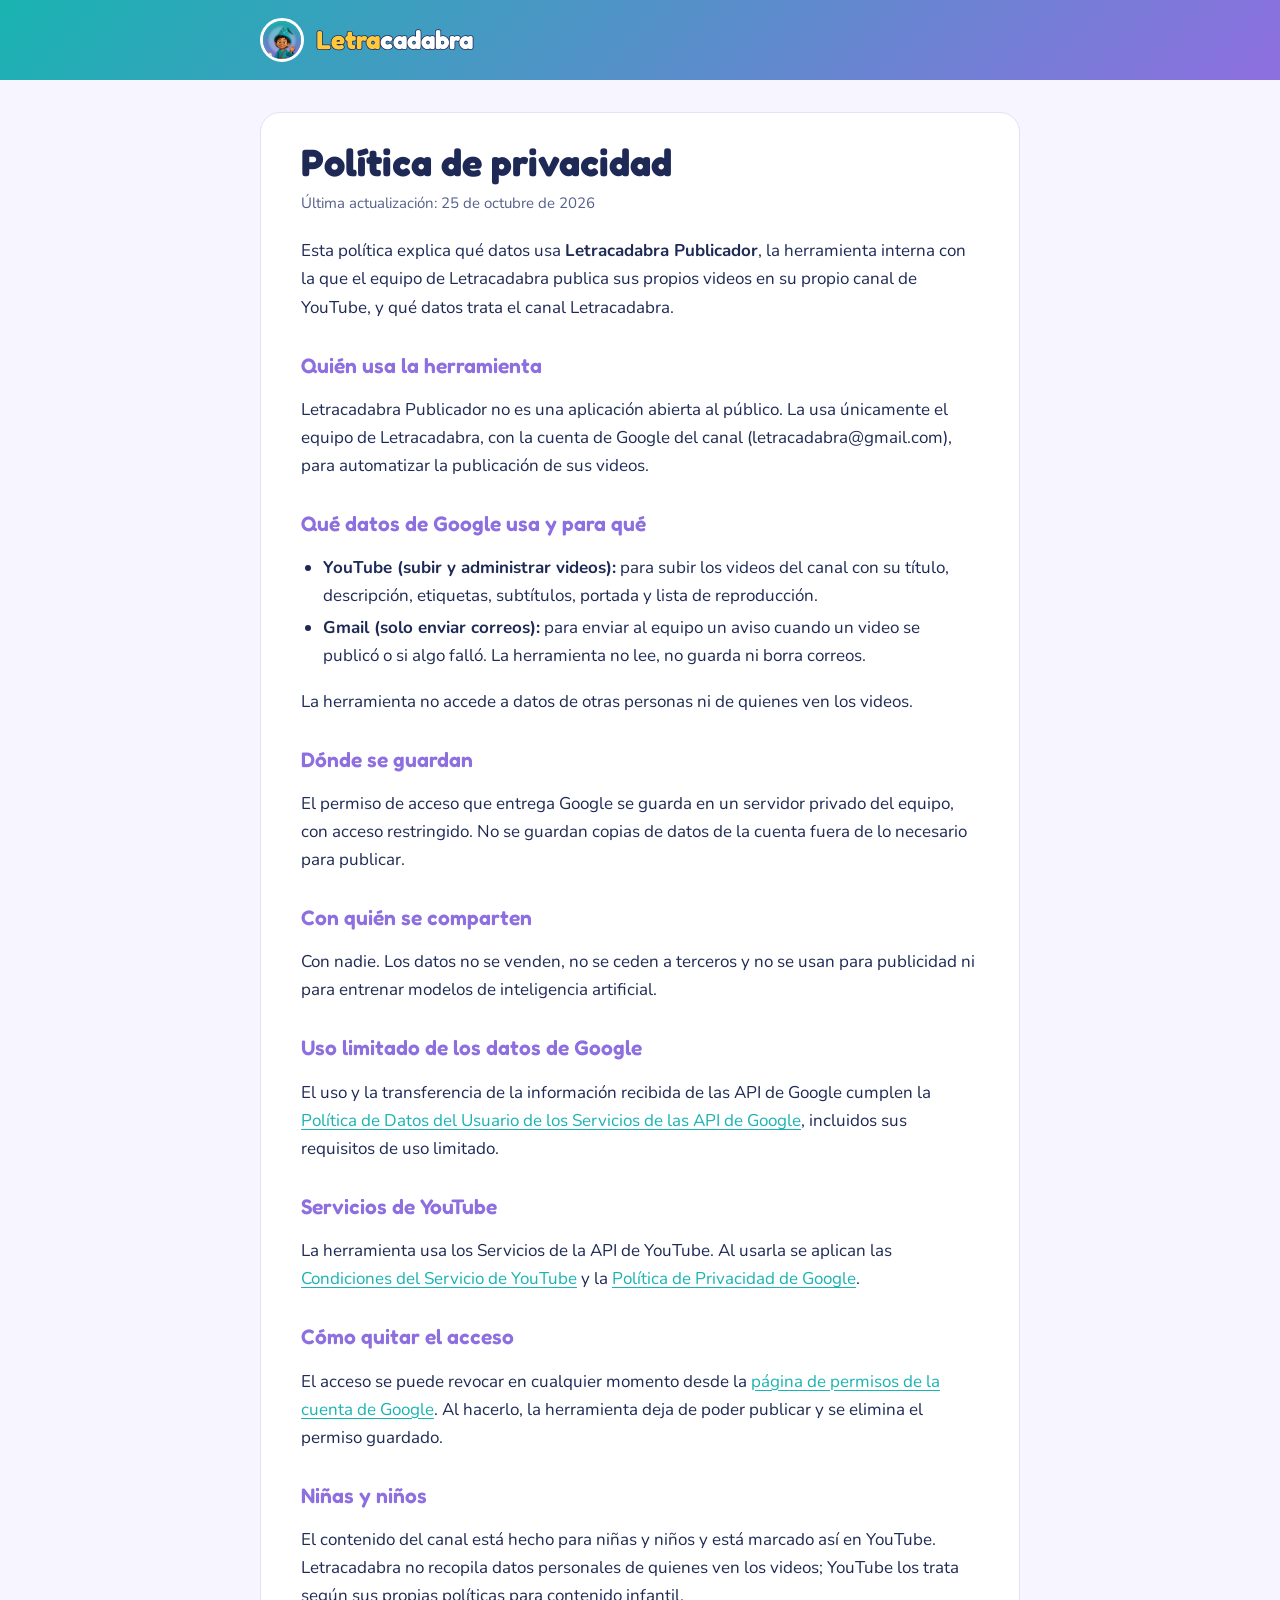
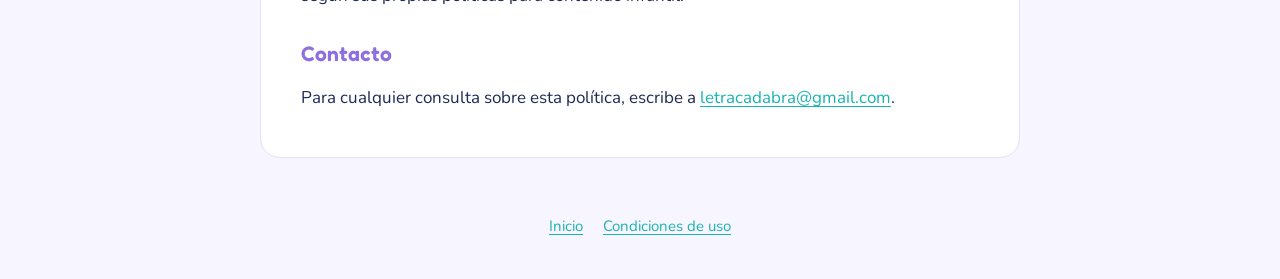
==== privacidad.html @ f0ed3388 "Sitio de Letracadabra: inicio, privacidad y condiciones Co-Authored-By: Claude Opus 5.5 <noreply@ant" ====
<!doctype html>
<html lang="es">
<head>
  <meta charset="utf-8">
  <meta name="viewport" content="width=device-width, initial-scale=1">
  <title>Privacidad · Letracadabra</title>
  <meta name="description" content="Política de privacidad de Letracadabra y de su herramienta de publicación.">
  <link rel="icon" href="img/logo.png">
  <link rel="preconnect" href="https://fonts.googleapis.com">
  <link rel="preconnect" href="https://fonts.gstatic.com" crossorigin>
  <link href="https://fonts.googleapis.com/css2?family=Fredoka:wght@600;700&family=Nunito:wght@400;700&display=swap" rel="stylesheet">
  <link rel="stylesheet" href="estilo.css">
</head>
<body>
  <header class="cabecera">
    <div class="contenido">
      <img src="img/logo.png" alt="" width="44" height="44">
      <a class="marca" href="./">Letra<span>cadabra</span></a>
    </div>
  </header>
  <main>
    <div class="contenido tarjeta">
      <h1>Política de privacidad</h1>
      <p class="fecha">Última actualización: 25 de octubre de 2026</p>

      <p>Esta política explica qué datos usa <strong>Letracadabra Publicador</strong>, la herramienta interna con la que el equipo de Letracadabra publica sus propios videos en su propio canal de YouTube, y qué datos trata el canal Letracadabra.</p>

      <h2>Quién usa la herramienta</h2>
      <p>Letracadabra Publicador no es una aplicación abierta al público. La usa únicamente el equipo de Letracadabra, con la cuenta de Google del canal (letracadabra@gmail.com), para automatizar la publicación de sus videos.</p>

      <h2>Qué datos de Google usa y para qué</h2>
      <ul>
        <li><strong>YouTube (subir y administrar videos):</strong> para subir los videos del canal con su título, descripción, etiquetas, subtítulos, portada y lista de reproducción.</li>
        <li><strong>Gmail (solo enviar correos):</strong> para enviar al equipo un aviso cuando un video se publicó o si algo falló. La herramienta no lee, no guarda ni borra correos.</li>
      </ul>
      <p>La herramienta no accede a datos de otras personas ni de quienes ven los videos.</p>

      <h2>Dónde se guardan</h2>
      <p>El permiso de acceso que entrega Google se guarda en un servidor privado del equipo, con acceso restringido. No se guardan copias de datos de la cuenta fuera de lo necesario para publicar.</p>

      <h2>Con quién se comparten</h2>
      <p>Con nadie. Los datos no se venden, no se ceden a terceros y no se usan para publicidad ni para entrenar modelos de inteligencia artificial.</p>

      <h2>Uso limitado de los datos de Google</h2>
      <p>El uso y la transferencia de la información recibida de las API de Google cumplen la <a href="https://developers.google.com/terms/api-services-user-data-policy">Política de Datos del Usuario de los Servicios de las API de Google</a>, incluidos sus requisitos de uso limitado.</p>

      <h2>Servicios de YouTube</h2>
      <p>La herramienta usa los Servicios de la API de YouTube. Al usarla se aplican las <a href="https://www.youtube.com/t/terms">Condiciones del Servicio de YouTube</a> y la <a href="https://policies.google.com/privacy">Política de Privacidad de Google</a>.</p>

      <h2>Cómo quitar el acceso</h2>
      <p>El acceso se puede revocar en cualquier momento desde la <a href="https://myaccount.google.com/permissions">página de permisos de la cuenta de Google</a>. Al hacerlo, la herramienta deja de poder publicar y se elimina el permiso guardado.</p>

      <h2>Niñas y niños</h2>
      <p>El contenido del canal está hecho para niñas y niños y está marcado así en YouTube. Letracadabra no recopila datos personales de quienes ven los videos; YouTube los trata según sus propias políticas para contenido infantil.</p>

      <h2>Contacto</h2>
      <p>Para cualquier consulta sobre esta política, escribe a <a href="mailto:letracadabra@gmail.com">letracadabra@gmail.com</a>.</p>
    </div>
  </main>
  <footer>
    <a href="./">Inicio</a>
    <a href="terminos.html">Condiciones de uso</a>
  </footer>
</body>
</html>
---- estilo.css ----
:root {
  --turquesa: #19b3b1;
  --lila: #8e6fe0;
  --oro: #ffc83d;
  --azul: #1e2a55;
  --fondo: #f7f5ff;
  --tarjeta: #ffffff;
  --texto: #1e2a55;
  --suave: #55608a;
  --borde: #e4e0f5;
  color-scheme: light dark;
}

@media (prefers-color-scheme: dark) {
  :root {
    --fondo: #141a33;
    --tarjeta: #1c2445;
    --texto: #eef0fb;
    --suave: #b4bbdc;
    --borde: #2c3663;
  }
}

* { box-sizing: border-box; }

body {
  margin: 0;
  background: var(--fondo);
  color: var(--texto);
  font: 17px/1.65 "Nunito", system-ui, sans-serif;
  -webkit-font-smoothing: antialiased;
}

a { color: var(--turquesa); text-underline-offset: 3px; }
a:hover { color: var(--lila); }
a:focus-visible { outline: 3px solid var(--oro); outline-offset: 2px; border-radius: 4px; }

.cabecera {
  background: linear-gradient(135deg, var(--turquesa), var(--lila));
  padding: 18px 16px;
}
.cabecera .contenido { display: flex; align-items: center; gap: 12px; }
.cabecera img { width: 44px; height: 44px; border-radius: 50%; border: 3px solid #fff; }
.marca {
  font: 700 26px/1 "Fredoka", sans-serif;
  color: var(--oro);
  -webkit-text-stroke: 1.5px var(--azul);
  paint-order: stroke fill;
  text-decoration: none;
}
.marca span { color: #fff; }

.contenido { max-width: 760px; margin: 0 auto; }

main { padding: 32px 16px 56px; }

.tarjeta {
  background: var(--tarjeta);
  border: 1px solid var(--borde);
  border-radius: 20px;
  padding: 28px clamp(18px, 5vw, 40px);
}

h1 { font: 700 clamp(28px, 6vw, 38px)/1.15 "Fredoka", sans-serif; margin: 0 0 6px; text-wrap: balance; }
h2 { font: 600 21px/1.3 "Fredoka", sans-serif; margin: 30px 0 8px; color: var(--lila); }
.fecha { color: var(--suave); margin: 0 0 22px; font-size: 15px; }
ul { padding-left: 22px; }
li { margin: 4px 0; }

.portada { width: 100%; height: auto; border-radius: 20px; display: block; margin-bottom: 26px; aspect-ratio: 16 / 9; object-fit: cover; }
.boton {
  display: inline-block;
  background: var(--turquesa);
  color: #fff;
  font: 600 18px/1 "Fredoka", sans-serif;
  padding: 14px 24px;
  border-radius: 999px;
  text-decoration: none;
  margin-top: 8px;
}
.boton:hover { background: var(--lila); color: #fff; }

footer { text-align: center; color: var(--suave); font-size: 15px; padding: 0 16px 40px; }
footer a { margin: 0 8px; }
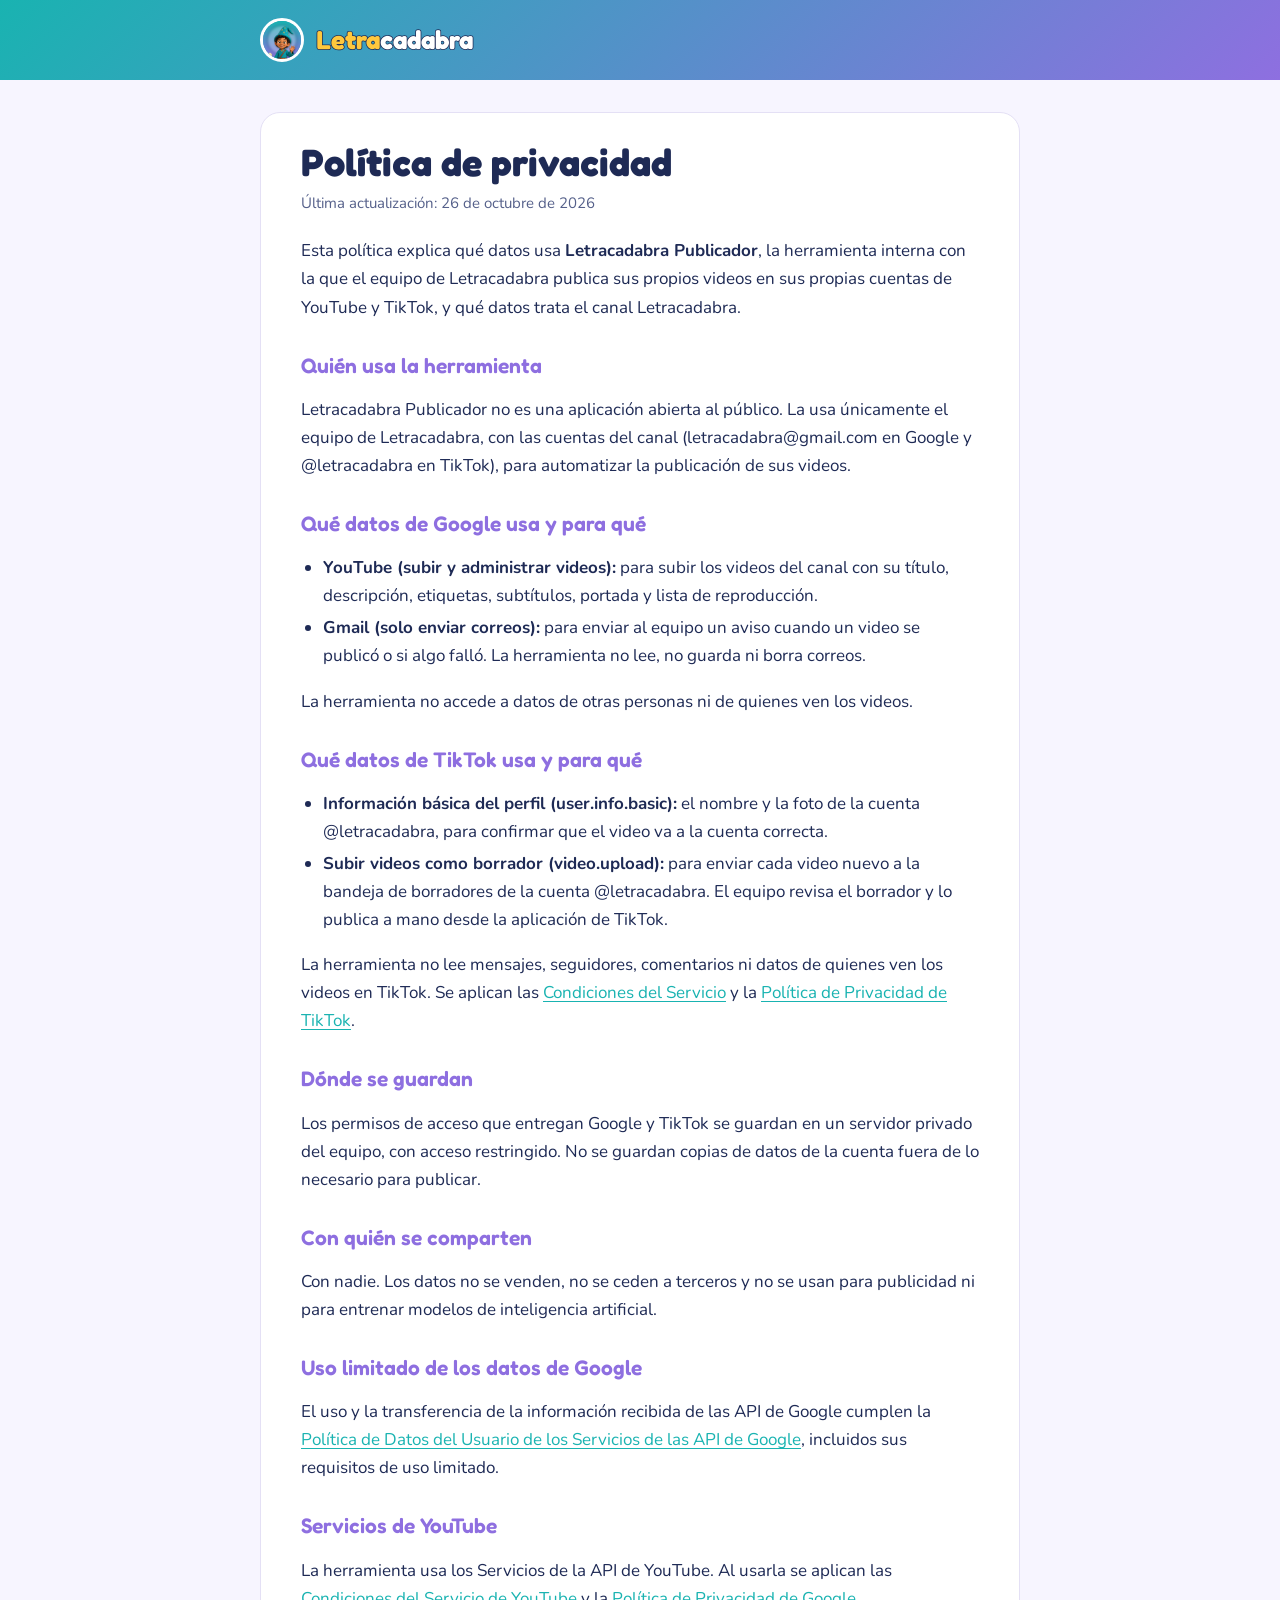
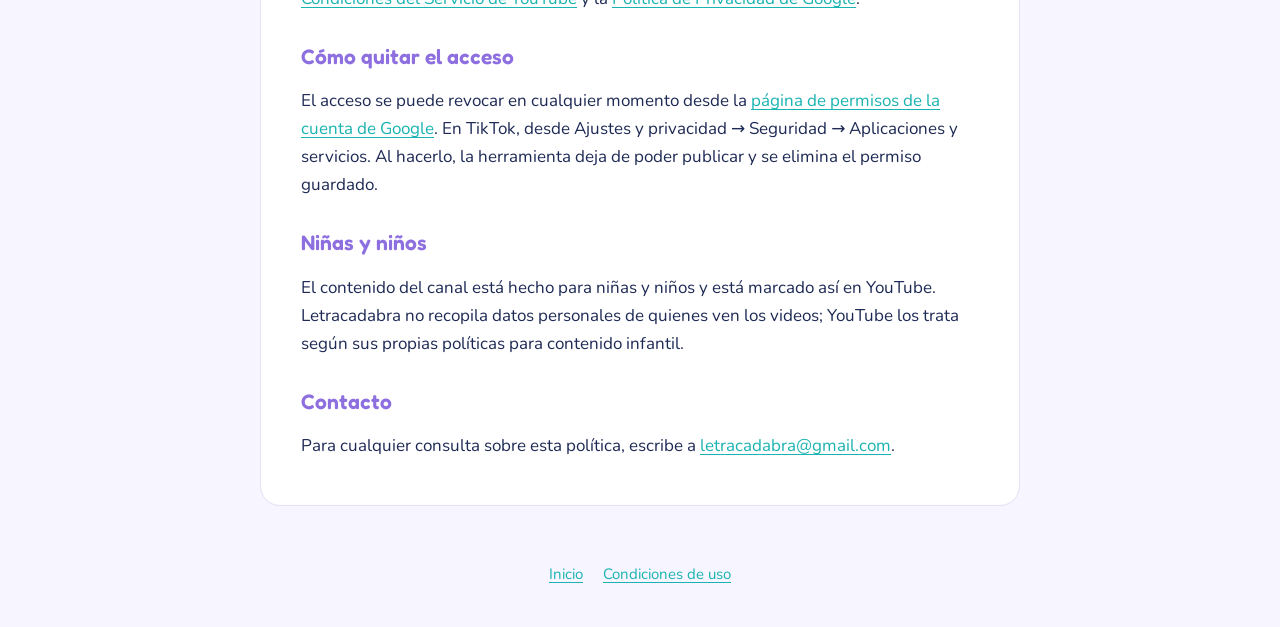
==== commit 419be74a: "TikTok: privacidad, condiciones y pagina de retorno de la autorizacion Co-Authored-By: Claude Opus 5" ====
--- a/privacidad.html
+++ b/privacidad.html
@@ -21,12 +21,12 @@
   <main>
     <div class="contenido tarjeta">
       <h1>Política de privacidad</h1>
-      <p class="fecha">Última actualización: 25 de octubre de 2026</p>
+      <p class="fecha">Última actualización: 26 de octubre de 2026</p>
 
-      <p>Esta política explica qué datos usa <strong>Letracadabra Publicador</strong>, la herramienta interna con la que el equipo de Letracadabra publica sus propios videos en su propio canal de YouTube, y qué datos trata el canal Letracadabra.</p>
+      <p>Esta política explica qué datos usa <strong>Letracadabra Publicador</strong>, la herramienta interna con la que el equipo de Letracadabra publica sus propios videos en sus propias cuentas de YouTube y TikTok, y qué datos trata el canal Letracadabra.</p>
 
       <h2>Quién usa la herramienta</h2>
-      <p>Letracadabra Publicador no es una aplicación abierta al público. La usa únicamente el equipo de Letracadabra, con la cuenta de Google del canal (letracadabra@gmail.com), para automatizar la publicación de sus videos.</p>
+      <p>Letracadabra Publicador no es una aplicación abierta al público. La usa únicamente el equipo de Letracadabra, con las cuentas del canal (letracadabra@gmail.com en Google y @letracadabra en TikTok), para automatizar la publicación de sus videos.</p>
 
       <h2>Qué datos de Google usa y para qué</h2>
       <ul>
@@ -35,8 +35,15 @@
       </ul>
       <p>La herramienta no accede a datos de otras personas ni de quienes ven los videos.</p>
 
+      <h2>Qué datos de TikTok usa y para qué</h2>
+      <ul>
+        <li><strong>Información básica del perfil (user.info.basic):</strong> el nombre y la foto de la cuenta @letracadabra, para confirmar que el video va a la cuenta correcta.</li>
+        <li><strong>Subir videos como borrador (video.upload):</strong> para enviar cada video nuevo a la bandeja de borradores de la cuenta @letracadabra. El equipo revisa el borrador y lo publica a mano desde la aplicación de TikTok.</li>
+      </ul>
+      <p>La herramienta no lee mensajes, seguidores, comentarios ni datos de quienes ven los videos en TikTok. Se aplican las <a href="https://www.tiktok.com/legal/terms-of-service">Condiciones del Servicio</a> y la <a href="https://www.tiktok.com/legal/privacy-policy">Política de Privacidad de TikTok</a>.</p>
+
       <h2>Dónde se guardan</h2>
-      <p>El permiso de acceso que entrega Google se guarda en un servidor privado del equipo, con acceso restringido. No se guardan copias de datos de la cuenta fuera de lo necesario para publicar.</p>
+      <p>Los permisos de acceso que entregan Google y TikTok se guardan en un servidor privado del equipo, con acceso restringido. No se guardan copias de datos de la cuenta fuera de lo necesario para publicar.</p>
 
       <h2>Con quién se comparten</h2>
       <p>Con nadie. Los datos no se venden, no se ceden a terceros y no se usan para publicidad ni para entrenar modelos de inteligencia artificial.</p>
@@ -48,7 +55,7 @@
       <p>La herramienta usa los Servicios de la API de YouTube. Al usarla se aplican las <a href="https://www.youtube.com/t/terms">Condiciones del Servicio de YouTube</a> y la <a href="https://policies.google.com/privacy">Política de Privacidad de Google</a>.</p>
 
       <h2>Cómo quitar el acceso</h2>
-      <p>El acceso se puede revocar en cualquier momento desde la <a href="https://myaccount.google.com/permissions">página de permisos de la cuenta de Google</a>. Al hacerlo, la herramienta deja de poder publicar y se elimina el permiso guardado.</p>
+      <p>El acceso se puede revocar en cualquier momento desde la <a href="https://myaccount.google.com/permissions">página de permisos de la cuenta de Google</a>. En TikTok, desde Ajustes y privacidad → Seguridad → Aplicaciones y servicios. Al hacerlo, la herramienta deja de poder publicar y se elimina el permiso guardado.</p>
 
       <h2>Niñas y niños</h2>
       <p>El contenido del canal está hecho para niñas y niños y está marcado así en YouTube. Letracadabra no recopila datos personales de quienes ven los videos; YouTube los trata según sus propias políticas para contenido infantil.</p>
